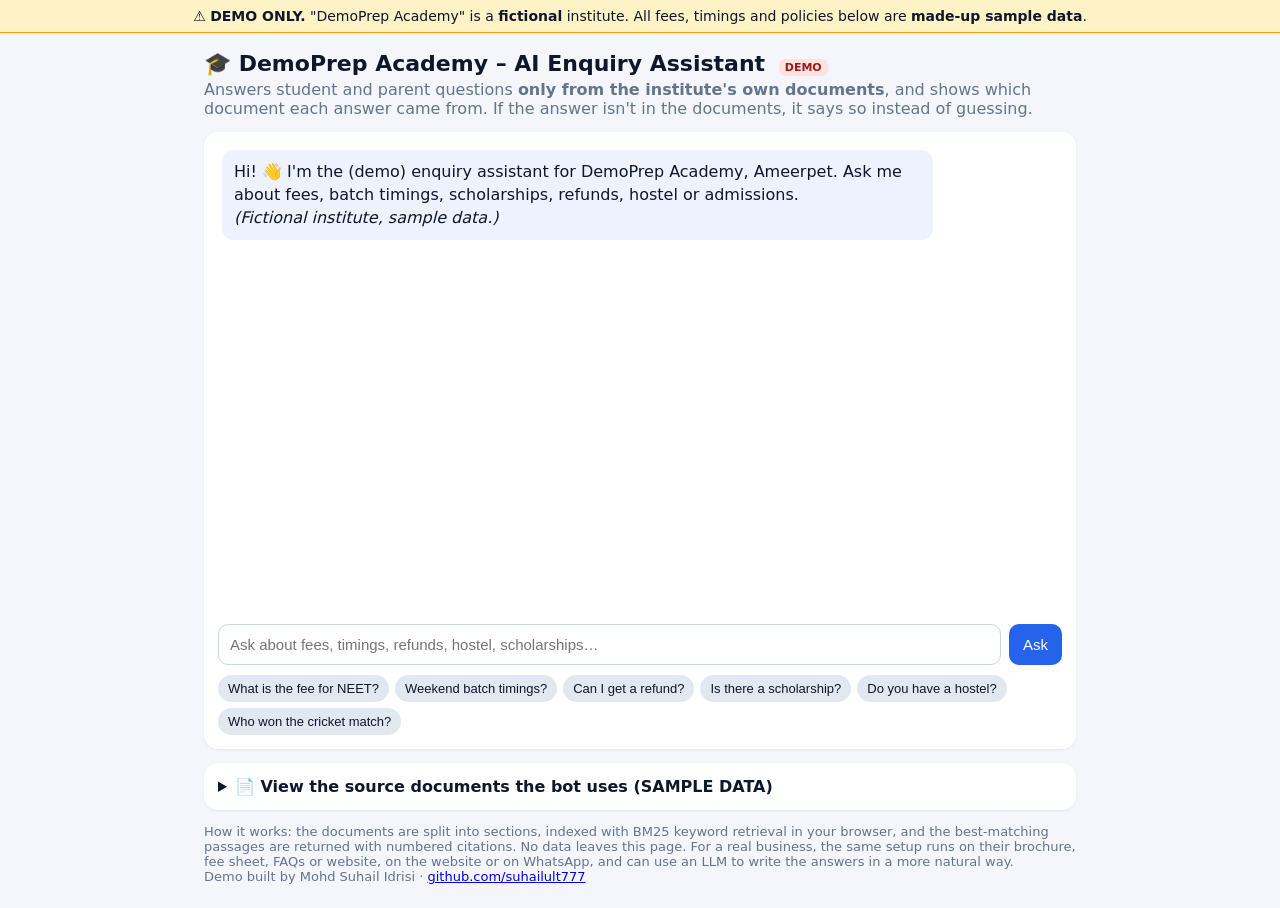
==== index.html @ 08762c68 "RAG chatbot demo (fictional coaching institute, sample data)" ====
<!doctype html>
<html lang="en"><head>
<meta charset="utf-8"><meta name="viewport" content="width=device-width,initial-scale=1">
<title>DEMO – AI Enquiry Assistant for a Coaching Institute (sample data)</title>
<meta name="description" content="Demo RAG chatbot that answers only from an institute's own documents and cites its sources. Fictional institute, sample data.">
<style>
:root{--b:#2563eb;--bg:#f4f6fb;--card:#fff;--mut:#64748b}
*{box-sizing:border-box}body{margin:0;font-family:system-ui,-apple-system,Segoe UI,Roboto,sans-serif;background:var(--bg);color:#0f172a}
.banner{background:#fef3c7;border-bottom:1px solid #f59e0b;padding:8px 14px;font-size:14px;text-align:center}
header{max-width:900px;margin:18px auto 0;padding:0 14px}h1{font-size:22px;margin:0}header p{margin:4px 0 0;color:var(--mut)}
main{max-width:900px;margin:14px auto;padding:0 14px;display:grid;grid-template-columns:1fr;gap:14px}
.card{background:var(--card);border-radius:14px;box-shadow:0 1px 3px #0001;padding:14px}
#log{height:52vh;min-height:320px;overflow:auto;display:flex;flex-direction:column;gap:10px;padding:4px}
.m{max-width:85%;padding:10px 12px;border-radius:12px;line-height:1.45;white-space:pre-wrap}
.u{align-self:flex-end;background:var(--b);color:#fff}.a{align-self:flex-start;background:#eef2ff}
.src{margin-top:6px;font-size:12.5px;color:#334155}.src b{color:#1e3a8a}
form{display:flex;gap:8px;margin-top:10px}input{flex:1;padding:11px;border:1px solid #cbd5e1;border-radius:10px;font-size:15px}
button{padding:10px 14px;border:0;border-radius:10px;background:var(--b);color:#fff;font-size:15px;cursor:pointer}
.chips{display:flex;flex-wrap:wrap;gap:6px;margin-top:10px}.chip{background:#e2e8f0;color:#0f172a;font-size:13px;padding:6px 10px;border-radius:999px}
details summary{cursor:pointer;font-weight:600}.doc h3{margin:12px 0 4px;font-size:15px}.doc h4{margin:8px 0 2px;font-size:13.5px}.doc p{margin:0;font-size:13.5px;color:#334155}
.tag{display:inline-block;background:#fee2e2;color:#991b1b;font-size:11px;padding:2px 6px;border-radius:6px;margin-left:6px}
footer{max-width:900px;margin:0 auto 24px;padding:0 14px;color:var(--mut);font-size:13px}
</style></head><body>
<div class="banner">⚠️ <b>DEMO ONLY.</b> "DemoPrep Academy" is a <b>fictional</b> institute. All fees, timings and policies below are <b>made-up sample data</b>.</div>
<header><h1>🎓 DemoPrep Academy – AI Enquiry Assistant <span class="tag">DEMO</span></h1>
<p>Answers student and parent questions <b>only from the institute's own documents</b>, and shows which document each answer came from. If the answer isn't in the documents, it says so instead of guessing.</p></header>
<main>
<section class="card">
<div id="log" aria-live="polite"></div>
<form id="f"><input id="q" placeholder="Ask about fees, timings, refunds, hostel, scholarships…" autocomplete="off"><button>Ask</button></form>
<div class="chips" id="chips"></div>
</section>
<section class="card"><details><summary>📄 View the source documents the bot uses (SAMPLE DATA)</summary><div id="docs" class="doc"></div></details></section>
</main>
<footer>How it works: the documents are split into sections, indexed with BM25 keyword retrieval in your browser, and the best-matching passages are returned with numbered citations. No data leaves this page. For a real business, the same setup runs on their brochure, fee sheet, FAQs or website, on the website or on WhatsApp, and can use an LLM to write the answers in a more natural way.<br>Demo built by Mohd Suhail Idrisi · <a href="https://github.com/suhailult777">github.com/suhailult777</a></footer>
<script src="docs.js"></script><script src="rag.js"></script>
<script>
const ix=buildIndex(DOCS),log=document.getElementById('log');
function esc(s){return s.replace(/[&<>"]/g,c=>({'&':'&amp;','<':'&lt;','>':'&gt;','"':'&quot;'}[c]))}
function add(cls,html){const d=document.createElement('div');d.className='m '+cls;d.innerHTML=html;log.appendChild(d);log.scrollTop=log.scrollHeight;return d}
function ask(q){if(!q.trim())return;add('u',esc(q));const a=answer(ix,q);
 let h=esc(a.text);if(a.sources.length)h+='<div class="src">Sources: '+a.sources.map(s=>'<b>['+s.n+']</b> '+esc(s.file)+' › '+esc(s.section)).join(' &nbsp; ')+'</div>';
 else h+='<div class="src">Sources: none found in the documents</div>';
 setTimeout(()=>add('a',h),250)}
document.getElementById('f').onsubmit=e=>{e.preventDefault();const i=document.getElementById('q');ask(i.value);i.value=''};
["What is the fee for NEET?","Weekend batch timings?","Can I get a refund?","Is there a scholarship?","Do you have a hostel?","Who won the cricket match?"].forEach(t=>{const b=document.createElement('button');b.className='chip';b.textContent=t;b.type='button';b.onclick=()=>ask(t);document.getElementById('chips').appendChild(b)});
document.getElementById('docs').innerHTML=DOCS.map(d=>'<h3>'+esc(d.file)+' <span class="tag">SAMPLE DATA</span></h3>'+d.sections.map(s=>'<h4>'+esc(s.h)+'</h4><p>'+esc(s.t)+'</p>').join('')).join('');
add('a','Hi! 👋 I\'m the (demo) enquiry assistant for DemoPrep Academy, Ameerpet. Ask me about fees, batch timings, scholarships, refunds, hostel or admissions.\n<i>(Fictional institute, sample data.)</i>');
</script></body></html>
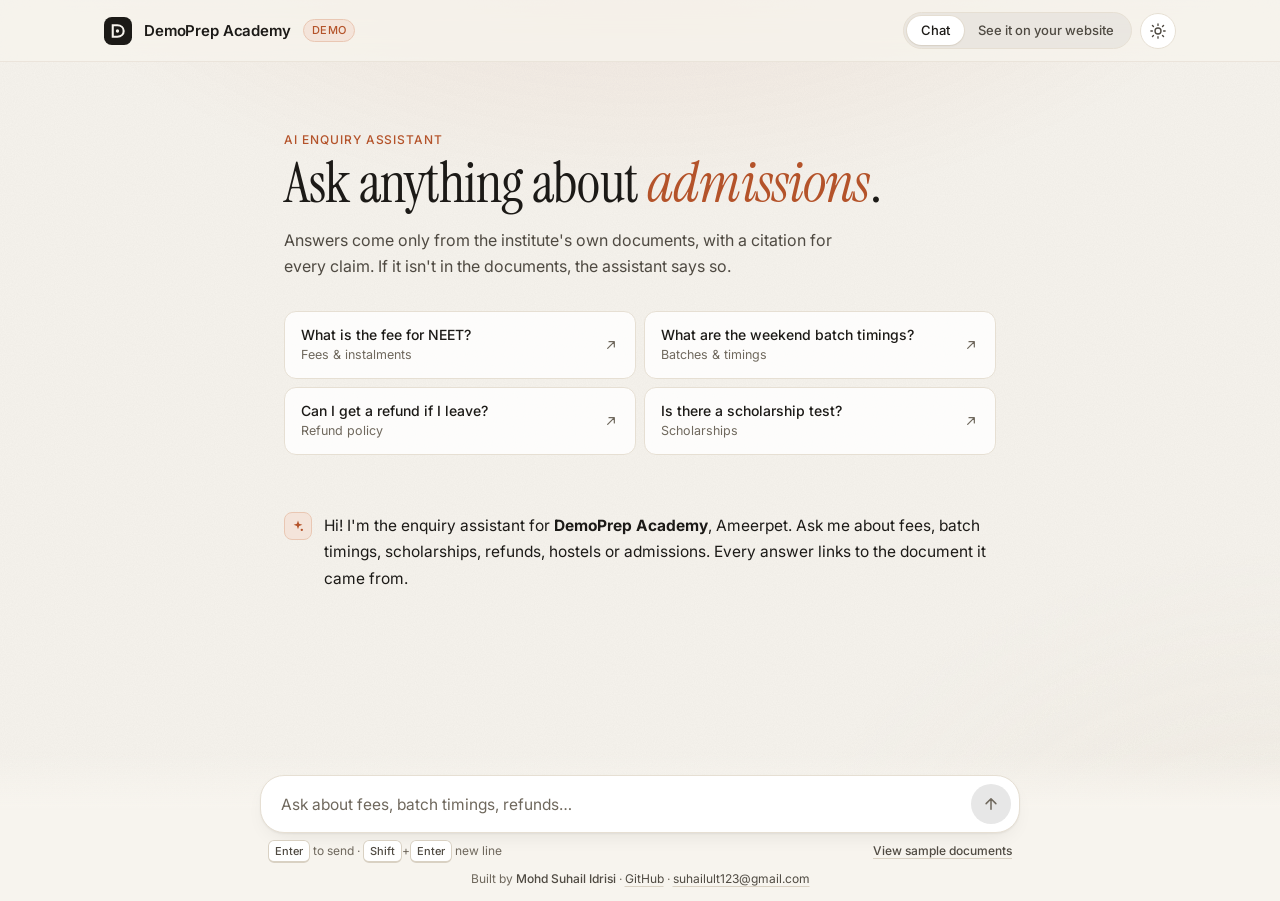
==== commit 78ecf86f: "Redesign UI: premium chat interface, citations, dark mode, widget preview" ====
--- a/index.html
+++ b/index.html
@@ -1,49 +1,129 @@
 <!doctype html>
-<html lang="en"><head>
-<meta charset="utf-8"><meta name="viewport" content="width=device-width,initial-scale=1">
-<title>DEMO – AI Enquiry Assistant for a Coaching Institute (sample data)</title>
-<meta name="description" content="Demo RAG chatbot that answers only from an institute's own documents and cites its sources. Fictional institute, sample data.">
-<style>
-:root{--b:#2563eb;--bg:#f4f6fb;--card:#fff;--mut:#64748b}
-*{box-sizing:border-box}body{margin:0;font-family:system-ui,-apple-system,Segoe UI,Roboto,sans-serif;background:var(--bg);color:#0f172a}
-.banner{background:#fef3c7;border-bottom:1px solid #f59e0b;padding:8px 14px;font-size:14px;text-align:center}
-header{max-width:900px;margin:18px auto 0;padding:0 14px}h1{font-size:22px;margin:0}header p{margin:4px 0 0;color:var(--mut)}
-main{max-width:900px;margin:14px auto;padding:0 14px;display:grid;grid-template-columns:1fr;gap:14px}
-.card{background:var(--card);border-radius:14px;box-shadow:0 1px 3px #0001;padding:14px}
-#log{height:52vh;min-height:320px;overflow:auto;display:flex;flex-direction:column;gap:10px;padding:4px}
-.m{max-width:85%;padding:10px 12px;border-radius:12px;line-height:1.45;white-space:pre-wrap}
-.u{align-self:flex-end;background:var(--b);color:#fff}.a{align-self:flex-start;background:#eef2ff}
-.src{margin-top:6px;font-size:12.5px;color:#334155}.src b{color:#1e3a8a}
-form{display:flex;gap:8px;margin-top:10px}input{flex:1;padding:11px;border:1px solid #cbd5e1;border-radius:10px;font-size:15px}
-button{padding:10px 14px;border:0;border-radius:10px;background:var(--b);color:#fff;font-size:15px;cursor:pointer}
-.chips{display:flex;flex-wrap:wrap;gap:6px;margin-top:10px}.chip{background:#e2e8f0;color:#0f172a;font-size:13px;padding:6px 10px;border-radius:999px}
-details summary{cursor:pointer;font-weight:600}.doc h3{margin:12px 0 4px;font-size:15px}.doc h4{margin:8px 0 2px;font-size:13.5px}.doc p{margin:0;font-size:13.5px;color:#334155}
-.tag{display:inline-block;background:#fee2e2;color:#991b1b;font-size:11px;padding:2px 6px;border-radius:6px;margin-left:6px}
-footer{max-width:900px;margin:0 auto 24px;padding:0 14px;color:var(--mut);font-size:13px}
-</style></head><body>
-<div class="banner">⚠️ <b>DEMO ONLY.</b> "DemoPrep Academy" is a <b>fictional</b> institute. All fees, timings and policies below are <b>made-up sample data</b>.</div>
-<header><h1>🎓 DemoPrep Academy – AI Enquiry Assistant <span class="tag">DEMO</span></h1>
-<p>Answers student and parent questions <b>only from the institute's own documents</b>, and shows which document each answer came from. If the answer isn't in the documents, it says so instead of guessing.</p></header>
-<main>
-<section class="card">
-<div id="log" aria-live="polite"></div>
-<form id="f"><input id="q" placeholder="Ask about fees, timings, refunds, hostel, scholarships…" autocomplete="off"><button>Ask</button></form>
-<div class="chips" id="chips"></div>
-</section>
-<section class="card"><details><summary>📄 View the source documents the bot uses (SAMPLE DATA)</summary><div id="docs" class="doc"></div></details></section>
+<html lang="en">
+<head>
+<meta charset="utf-8">
+<meta name="viewport" content="width=device-width,initial-scale=1,viewport-fit=cover">
+<title>DemoPrep Academy · AI Enquiry Assistant (Demo)</title>
+<meta name="description" content="A demo AI enquiry assistant that answers only from an institute's own documents and cites every source. Fictional institute, sample data.">
+<meta name="theme-color" content="#F7F4EE" media="(prefers-color-scheme: light)">
+<meta name="theme-color" content="#171512" media="(prefers-color-scheme: dark)">
+<link rel="preconnect" href="https://fonts.googleapis.com">
+<link rel="preconnect" href="https://fonts.gstatic.com" crossorigin>
+<link href="https://fonts.googleapis.com/css2?family=Instrument+Serif:ital@0;1&family=Inter:wght@400;500;600&display=swap" rel="stylesheet">
+<link rel="stylesheet" href="styles.css">
+<script>
+  (function(){var p=new URLSearchParams(location.search).get('theme');var s=null;try{s=localStorage.getItem('theme')}catch(e){}
+  var t=p||s||(matchMedia('(prefers-color-scheme: dark)').matches?'dark':'light');document.documentElement.dataset.theme=t;})();
+</script>
+</head>
+<body>
+<div class="backdrop" aria-hidden="true"></div>
+
+<header class="topbar">
+  <div class="topbar__inner">
+    <a class="brand" href="./" aria-label="DemoPrep Academy home">
+      <span class="brand__mark" aria-hidden="true">
+        <svg viewBox="0 0 32 32" width="28" height="28"><rect width="32" height="32" rx="9" fill="currentColor"/><path d="M10 9.5h5.2c4.3 0 7.3 2.7 7.3 6.5s-3 6.5-7.3 6.5H10z" fill="none" stroke="var(--mark-ink)" stroke-width="2.4"/><circle cx="15.4" cy="16" r="1.9" fill="var(--mark-ink)"/></svg>
+      </span>
+      <span class="brand__name">DemoPrep<span class="full"> Academy</span></span>
+      <span class="pill" tabindex="0" aria-describedby="pill-tip">Demo
+        <span class="pill__tip" role="tooltip" id="pill-tip">Fictional institute. All fees, timings and policies are sample data.</span>
+      </span>
+    </a>
+    <div class="actions">
+      <div class="seg" role="tablist" aria-label="Preview mode">
+        <button role="tab" id="tab-chat" aria-selected="true" aria-controls="view-chat">Chat</button>
+        <button role="tab" id="tab-site" aria-selected="false" aria-controls="view-site"><span class="hide-sm">See it on your website</span><span class="show-sm">Widget</span></button>
+      </div>
+      <button class="icon-btn" id="theme" aria-label="Toggle dark mode" title="Toggle theme">
+        <svg class="i-sun" viewBox="0 0 24 24" width="18" height="18" fill="none" stroke="currentColor" stroke-width="1.8" stroke-linecap="round"><circle cx="12" cy="12" r="4"/><path d="M12 2.5v2M12 19.5v2M4.6 4.6l1.4 1.4M18 18l1.4 1.4M2.5 12h2M19.5 12h2M4.6 19.4 6 18M18 6l1.4-1.4"/></svg>
+        <svg class="i-moon" viewBox="0 0 24 24" width="18" height="18" fill="none" stroke="currentColor" stroke-width="1.8" stroke-linecap="round" stroke-linejoin="round"><path d="M20 14.5A8 8 0 0 1 9.5 4a8 8 0 1 0 10.5 10.5z"/></svg>
+      </button>
+    </div>
+  </div>
+</header>
+
+<main id="view-chat" class="view" role="tabpanel" aria-labelledby="tab-chat">
+  <div class="column">
+    <section class="hero" id="hero">
+      <p class="eyebrow">AI enquiry assistant</p>
+      <h1>Ask anything about <em>admissions</em>.</h1>
+      <p class="lede">Answers come only from the institute's own documents, with a citation for every claim. If it isn't in the documents, the assistant says so.</p>
+      <div class="chips" id="chips"></div>
+    </section>
+    <ol class="thread" id="thread" aria-live="polite" aria-label="Conversation"></ol>
+  </div>
+
+  <div class="composer-dock">
+    <form class="composer" id="composer">
+      <label class="sr-only" for="input">Ask a question</label>
+      <textarea id="input" rows="1" placeholder="Ask about fees, batch timings, refunds…" autocomplete="off"></textarea>
+      <button class="send" id="send" type="submit" aria-label="Send" disabled>
+        <svg viewBox="0 0 24 24" width="18" height="18" fill="none" stroke="currentColor" stroke-width="2" stroke-linecap="round" stroke-linejoin="round"><path d="M12 19V5M5.5 11.5 12 5l6.5 6.5"/></svg>
+      </button>
+    </form>
+    <div class="dock-meta">
+      <span><kbd>Enter</kbd> to send · <kbd>Shift</kbd>+<kbd>Enter</kbd> new line</span>
+      <button class="linkish" id="open-docs" type="button">View sample documents</button>
+    </div>
+    <footer class="credit">Built by <strong>Mohd Suhail Idrisi</strong> · <a href="https://github.com/suhailult777" target="_blank" rel="noopener">GitHub</a> · <a href="mailto:suhailult123@gmail.com">suhailult123@gmail.com</a></footer>
+  </div>
 </main>
-<footer>How it works: the documents are split into sections, indexed with BM25 keyword retrieval in your browser, and the best-matching passages are returned with numbered citations. No data leaves this page. For a real business, the same setup runs on their brochure, fee sheet, FAQs or website, on the website or on WhatsApp, and can use an LLM to write the answers in a more natural way.<br>Demo built by Mohd Suhail Idrisi · <a href="https://github.com/suhailult777">github.com/suhailult777</a></footer>
-<script src="docs.js"></script><script src="rag.js"></script>
-<script>
-const ix=buildIndex(DOCS),log=document.getElementById('log');
-function esc(s){return s.replace(/[&<>"]/g,c=>({'&':'&amp;','<':'&lt;','>':'&gt;','"':'&quot;'}[c]))}
-function add(cls,html){const d=document.createElement('div');d.className='m '+cls;d.innerHTML=html;log.appendChild(d);log.scrollTop=log.scrollHeight;return d}
-function ask(q){if(!q.trim())return;add('u',esc(q));const a=answer(ix,q);
- let h=esc(a.text);if(a.sources.length)h+='<div class="src">Sources: '+a.sources.map(s=>'<b>['+s.n+']</b> '+esc(s.file)+' › '+esc(s.section)).join(' &nbsp; ')+'</div>';
- else h+='<div class="src">Sources: none found in the documents</div>';
- setTimeout(()=>add('a',h),250)}
-document.getElementById('f').onsubmit=e=>{e.preventDefault();const i=document.getElementById('q');ask(i.value);i.value=''};
-["What is the fee for NEET?","Weekend batch timings?","Can I get a refund?","Is there a scholarship?","Do you have a hostel?","Who won the cricket match?"].forEach(t=>{const b=document.createElement('button');b.className='chip';b.textContent=t;b.type='button';b.onclick=()=>ask(t);document.getElementById('chips').appendChild(b)});
-document.getElementById('docs').innerHTML=DOCS.map(d=>'<h3>'+esc(d.file)+' <span class="tag">SAMPLE DATA</span></h3>'+d.sections.map(s=>'<h4>'+esc(s.h)+'</h4><p>'+esc(s.t)+'</p>').join('')).join('');
-add('a','Hi! 👋 I\'m the (demo) enquiry assistant for DemoPrep Academy, Ameerpet. Ask me about fees, batch timings, scholarships, refunds, hostel or admissions.\n<i>(Fictional institute, sample data.)</i>');
-</script></body></html>
+
+<main id="view-site" class="view view--site" role="tabpanel" aria-labelledby="tab-site" hidden>
+  <div class="site-intro">
+    <p class="eyebrow">Embeddable widget</p>
+    <h2>One line of code. <em>Every enquiry answered.</em></h2>
+    <p class="lede">This is how the assistant would sit on your own website. Tap the bubble to try it.</p>
+  </div>
+  <div class="browser" aria-label="Example website with chat widget">
+    <div class="browser__bar"><span class="dots"><i></i><i></i><i></i></span><span class="url">demoprep-academy.example</span></div>
+    <div class="browser__body">
+      <nav class="mock-nav"><span class="mock-logo"><span class="brand__mark sm" aria-hidden="true"><svg viewBox="0 0 32 32" width="20" height="20"><rect width="32" height="32" rx="9" fill="currentColor"/><path d="M10 9.5h5.2c4.3 0 7.3 2.7 7.3 6.5s-3 6.5-7.3 6.5H10z" fill="none" stroke="var(--mark-ink)" stroke-width="2.6"/></svg></span>DemoPrep</span><span class="mock-links"><i></i><i></i><i></i></span><span class="mock-cta">Apply</span></nav>
+      <div class="mock-hero">
+        <div>
+          <p class="mock-kicker">JEE · NEET · EAPCET</p>
+          <p class="mock-h">Small batches.<br>Serious results.</p>
+          <span class="mock-line w80"></span><span class="mock-line w60"></span>
+          <div class="mock-btns"><span class="mock-cta lg">Book a free demo</span><span class="mock-ghost">View fees</span></div>
+        </div>
+        <div class="mock-art" aria-hidden="true"></div>
+      </div>
+      <div class="mock-cards"><span></span><span></span><span></span></div>
+
+      <div class="widget" id="widget">
+        <div class="widget__panel" id="wpanel" role="dialog" aria-label="Chat with DemoPrep Academy" hidden>
+          <div class="widget__head">
+            <span class="brand__mark sm" aria-hidden="true"><svg viewBox="0 0 32 32" width="24" height="24"><rect width="32" height="32" rx="9" fill="currentColor"/><path d="M10 9.5h5.2c4.3 0 7.3 2.7 7.3 6.5s-3 6.5-7.3 6.5H10z" fill="none" stroke="var(--mark-ink)" stroke-width="2.6"/></svg></span>
+            <div><strong>DemoPrep Assistant</strong><small><span class="live"></span>Answers instantly · sample data</small></div>
+            <button class="icon-btn sm" id="wclose" aria-label="Close chat"><svg viewBox="0 0 24 24" width="16" height="16" fill="none" stroke="currentColor" stroke-width="2" stroke-linecap="round"><path d="M6 6l12 12M18 6 6 18"/></svg></button>
+          </div>
+          <ol class="thread thread--mini" id="wthread" aria-live="polite"></ol>
+          <form class="composer composer--mini" id="wcomposer">
+            <label class="sr-only" for="winput">Ask a question</label>
+            <textarea id="winput" rows="1" placeholder="Type your question…"></textarea>
+            <button class="send" type="submit" aria-label="Send"><svg viewBox="0 0 24 24" width="16" height="16" fill="none" stroke="currentColor" stroke-width="2" stroke-linecap="round" stroke-linejoin="round"><path d="M12 19V5M5.5 11.5 12 5l6.5 6.5"/></svg></button>
+          </form>
+        </div>
+        <div class="widget__nudge" id="wnudge">Questions about fees or batches? <b>Ask me</b></div>
+        <button class="widget__bubble" id="wbubble" aria-label="Open chat" aria-expanded="false" aria-controls="wpanel">
+          <svg class="i-chat" viewBox="0 0 24 24" width="24" height="24" fill="none" stroke="currentColor" stroke-width="1.8" stroke-linecap="round" stroke-linejoin="round"><path d="M20 12a8 8 0 0 1-11.6 7.1L4 20l1-4A8 8 0 1 1 20 12z"/></svg>
+          <svg class="i-x" viewBox="0 0 24 24" width="22" height="22" fill="none" stroke="currentColor" stroke-width="2" stroke-linecap="round"><path d="M6 6l12 12M18 6 6 18"/></svg>
+        </button>
+      </div>
+    </div>
+  </div>
+  <footer class="credit credit--site">Built by <strong>Mohd Suhail Idrisi</strong> · <a href="https://github.com/suhailult777" target="_blank" rel="noopener">GitHub</a> · <a href="mailto:suhailult123@gmail.com">suhailult123@gmail.com</a></footer>
+</main>
+
+<dialog class="docs" id="docs" aria-labelledby="docs-title">
+  <div class="docs__head"><div><p class="eyebrow">Knowledge base</p><h2 id="docs-title">Sample documents</h2></div><button class="icon-btn" id="close-docs" aria-label="Close"><svg viewBox="0 0 24 24" width="18" height="18" fill="none" stroke="currentColor" stroke-width="2" stroke-linecap="round"><path d="M6 6l12 12M18 6 6 18"/></svg></button></div>
+  <p class="docs__note">Made-up content for a fictional institute. A real deployment would use your brochure, fee sheet, FAQs or website.</p>
+  <div id="docs-body"></div>
+</dialog>
+
+<script src="docs.js"></script>
+<script src="rag.js"></script>
+<script src="app.js"></script>
+</body>
+</html>
--- a/styles.css
+++ b/styles.css
@@ -0,0 +1,227 @@
+:root{
+  --bg:#F7F4EE; --bg-2:#F1ECE3; --surface:#FFFFFF; --surface-2:#FBF9F5;
+  --ink:#1C1A17; --ink-2:#4F4A42; --ink-3:#6F685D; --line:#E6DFD3; --line-2:#D9D1C3;
+  --accent:#B4532A; --accent-ink:#FFFFFF; --accent-soft:#F4E4DA; --accent-line:#E9C7B3;
+  --user:#EDE6DA; --mark:#1C1A17; --mark-ink:#F7F4EE;
+  --shadow:0 1px 2px rgba(28,26,23,.05),0 8px 24px -12px rgba(28,26,23,.14);
+  --shadow-lg:0 24px 64px -24px rgba(28,26,23,.32),0 2px 6px rgba(28,26,23,.06);
+  --ring:0 0 0 3px color-mix(in srgb,var(--accent) 22%,transparent);
+  --serif:"Instrument Serif",ui-serif,Georgia,serif;
+  --sans:"Inter",ui-sans-serif,system-ui,-apple-system,"Segoe UI",sans-serif;
+  --r-sm:8px; --r:12px; --r-lg:16px; --r-xl:24px;
+  color-scheme:light;
+}
+[data-theme="dark"]{
+  --bg:#171512; --bg-2:#1D1A16; --surface:#211E1A; --surface-2:#1C1915;
+  --ink:#EEE9E0; --ink-2:#BDB5A8; --ink-3:#9B9386; --line:#2F2B25; --line-2:#3B362F;
+  --accent:#E2825A; --accent-ink:#1A120D; --accent-soft:#3A2A21; --accent-line:#5A3B2C;
+  --user:#2C2823; --mark:#EEE9E0; --mark-ink:#171512;
+  --shadow:0 1px 2px rgba(0,0,0,.3),0 8px 24px -12px rgba(0,0,0,.5);
+  --shadow-lg:0 24px 64px -24px rgba(0,0,0,.7),0 2px 6px rgba(0,0,0,.3);
+  --ring:0 0 0 3px color-mix(in srgb,var(--accent) 16%,transparent);
+  color-scheme:dark;
+}
+*{box-sizing:border-box}
+[hidden]{display:none!important}
+html{-webkit-text-size-adjust:100%}
+body{margin:0;min-height:100dvh;background:var(--bg);color:var(--ink);font:400 15px/1.6 var(--sans);
+  -webkit-font-smoothing:antialiased;text-rendering:optimizeLegibility;transition:background-color .3s ease,color .3s ease}
+.backdrop{position:fixed;inset:0;z-index:-1;pointer-events:none;
+  background:
+    radial-gradient(900px 480px at 50% -120px,color-mix(in srgb,var(--accent) 10%,transparent),transparent 70%),
+    radial-gradient(700px 500px at 100% 100%,color-mix(in srgb,var(--bg-2) 90%,transparent),transparent 70%);}
+.backdrop::after{content:"";position:absolute;inset:0;opacity:.35;mix-blend-mode:multiply;
+  background-image:url("data:image/svg+xml,%3Csvg xmlns='http://www.w3.org/2000/svg' width='160' height='160'%3E%3Cfilter id='n'%3E%3CfeTurbulence type='fractalNoise' baseFrequency='.9' numOctaves='2' stitchTiles='stitch'/%3E%3CfeColorMatrix values='0 0 0 0 0 0 0 0 0 0 0 0 0 0 0 0 0 0 .09 0'/%3E%3C/filter%3E%3Crect width='100%25' height='100%25' filter='url(%23n)'/%3E%3C/svg%3E")}
+[data-theme="dark"] .backdrop::after{mix-blend-mode:screen;opacity:.25}
+::selection{background:var(--accent-soft)}
+a{color:inherit}
+:focus-visible{outline:none;box-shadow:var(--ring);border-radius:var(--r-sm)}
+.sr-only{position:absolute;width:1px;height:1px;overflow:hidden;clip:rect(0 0 0 0);white-space:nowrap}
+kbd{font:500 11px/1 var(--sans);padding:3px 6px;border:1px solid var(--line-2);border-bottom-width:2px;border-radius:6px;background:var(--surface);color:var(--ink-2)}
+em{font-style:italic}
+
+/* Top bar */
+.topbar{position:sticky;top:0;z-index:20;backdrop-filter:saturate(1.4) blur(12px);-webkit-backdrop-filter:saturate(1.4) blur(12px);
+  background:color-mix(in srgb,var(--bg) 78%,transparent);border-bottom:1px solid color-mix(in srgb,var(--line) 70%,transparent)}
+.topbar__inner{max-width:1120px;margin:0 auto;padding:12px 24px;display:flex;align-items:center;justify-content:space-between;gap:16px}
+.brand{display:flex;align-items:center;gap:12px;text-decoration:none;min-width:0}
+.brand__mark{color:var(--mark);display:inline-flex;flex:none}
+.brand__name{font:600 15px/1 var(--sans);letter-spacing:-.01em;white-space:nowrap}
+.pill{position:relative;font:500 11px/1 var(--sans);letter-spacing:.04em;text-transform:uppercase;color:var(--accent);
+  background:var(--accent-soft);border:1px solid var(--accent-line);padding:5px 8px;border-radius:999px;cursor:help}
+.pill__tip{position:absolute;top:calc(100% + 8px);left:50%;transform:translate(-50%,-4px);width:232px;padding:8px 12px;border-radius:var(--r-sm);
+  background:var(--ink);color:var(--bg);font:400 12.5px/1.45 var(--sans);letter-spacing:0;text-transform:none;opacity:0;pointer-events:none;transition:.18s ease;box-shadow:var(--shadow)}
+.pill:hover .pill__tip,.pill:focus-visible .pill__tip{opacity:1;transform:translate(-50%,0)}
+.actions{display:flex;align-items:center;gap:8px}
+.seg{display:flex;padding:3px;border-radius:999px;background:color-mix(in srgb,var(--ink) 5%,transparent);border:1px solid var(--line)}
+.seg button{font:500 13px/1 var(--sans);color:var(--ink-2);background:none;border:0;padding:8px 14px;border-radius:999px;cursor:pointer;transition:.18s ease;white-space:nowrap}
+.seg button:hover{color:var(--ink)}
+.seg button[aria-selected="true"]{background:var(--surface);color:var(--ink);box-shadow:0 1px 2px rgba(0,0,0,.08),0 0 0 1px var(--line)}
+.icon-btn{display:inline-grid;place-items:center;width:36px;height:36px;border-radius:999px;border:1px solid var(--line);background:var(--surface);color:var(--ink-2);cursor:pointer;transition:.18s ease}
+.icon-btn:hover{color:var(--ink);border-color:var(--line-2);transform:translateY(-1px)}
+.icon-btn.sm{width:30px;height:30px;background:transparent;border-color:transparent}
+.icon-btn.sm:hover{background:color-mix(in srgb,var(--ink) 6%,transparent)}
+[data-theme="dark"] .i-sun,[data-theme="light"] .i-moon{display:none}
+
+/* Chat view */
+.view{display:flex;flex-direction:column;min-height:calc(100dvh - 61px)}
+.column{width:100%;max-width:760px;margin:0 auto;padding:0 24px;flex:1}
+.hero{padding:72px 0 24px;transition:opacity .35s ease,transform .35s ease}
+.eyebrow{margin:0 0 8px;font:500 12px/1 var(--sans);letter-spacing:.08em;text-transform:uppercase;color:var(--accent)}
+h1,h2{font-family:var(--serif);font-weight:400;letter-spacing:-.015em;margin:0}
+h1{font-size:clamp(40px,6vw,56px);line-height:1.04}
+h1 em,h2 em{color:var(--accent)}
+.lede{margin:16px 0 0;max-width:560px;color:var(--ink-2);font-size:16px}
+.chips{display:grid;grid-template-columns:repeat(2,minmax(0,1fr));gap:8px;margin-top:32px}
+.chip{display:flex;align-items:center;justify-content:space-between;gap:12px;text-align:left;font:500 14px/1.35 var(--sans);color:var(--ink);
+  background:color-mix(in srgb,var(--surface) 80%,transparent);border:1px solid var(--line);border-radius:var(--r);padding:14px 16px;cursor:pointer;transition:.2s ease}
+.chip small{display:block;font-weight:400;color:var(--ink-3);font-size:12.5px;margin-top:2px}
+.chip svg{flex:none;color:var(--ink-3);transition:.2s ease}
+.chip:hover{border-color:var(--accent-line);background:var(--surface);transform:translateY(-1px);box-shadow:var(--shadow)}
+.chip:hover svg{color:var(--accent);transform:translate(2px,-2px)}
+.started .hero{display:none}
+
+.thread{list-style:none;margin:0;padding:32px 0 24px;display:flex;flex-direction:column;gap:24px}
+.msg{animation:rise .35s cubic-bezier(.2,.7,.2,1) both}
+@keyframes rise{from{opacity:0;transform:translateY(6px)}to{opacity:1;transform:none}}
+.msg--user{align-self:flex-end;max-width:min(80%,560px);background:var(--user);color:var(--ink);padding:10px 16px;border-radius:20px 20px 6px 20px;white-space:pre-wrap;overflow-wrap:anywhere}
+.msg--bot{display:grid;grid-template-columns:28px 1fr;gap:12px;align-items:start}
+.avatar{width:28px;height:28px;border-radius:8px;display:grid;place-items:center;background:var(--accent-soft);color:var(--accent);border:1px solid var(--accent-line);margin-top:1px}
+.bot-body{min-width:0;padding-top:2px}
+.bot-text{color:var(--ink);font-size:15.5px;line-height:1.7}
+.bot-text .muted{color:var(--ink-2)}
+.cite{display:inline-grid;place-items:center;min-width:20px;height:20px;padding:0 6px;margin:0 2px;vertical-align:2px;font:600 11px/1 var(--sans);
+  color:var(--accent);background:var(--accent-soft);border:1px solid var(--accent-line);border-radius:6px;cursor:pointer;transition:.15s ease}
+.cite:hover,.cite[aria-expanded="true"]{background:var(--accent);color:var(--accent-ink);border-color:var(--accent)}
+.sources{display:flex;flex-wrap:wrap;align-items:center;gap:8px;margin-top:12px;animation:rise .3s ease both}
+.sources__label{font:500 12px/1 var(--sans);color:var(--ink-3);margin-right:2px}
+.src-chip{display:inline-flex;align-items:center;gap:8px;max-width:100%;font:500 12.5px/1 var(--sans);color:var(--ink-2);background:var(--surface);
+  border:1px solid var(--line);border-radius:999px;padding:6px 12px 6px 6px;cursor:pointer;transition:.15s ease}
+.src-chip b{display:inline-grid;place-items:center;width:18px;height:18px;border-radius:999px;background:var(--accent-soft);color:var(--accent);font-size:10.5px}
+.src-chip span{white-space:nowrap;overflow:hidden;text-overflow:ellipsis}
+.src-chip:hover,.src-chip[aria-expanded="true"]{border-color:var(--accent-line);color:var(--ink)}
+.src-card{margin-top:8px;border:1px solid var(--line);background:var(--surface);border-radius:var(--r);padding:12px 16px;box-shadow:var(--shadow);animation:rise .25s ease both}
+.src-card__meta{display:flex;align-items:center;gap:8px;font:500 12px/1.3 var(--sans);color:var(--ink-3);margin-bottom:6px;flex-wrap:wrap}
+.src-card__meta .file{color:var(--ink-2);font-family:ui-monospace,SFMono-Regular,Menlo,monospace;font-size:11.5px;background:var(--surface-2);border:1px solid var(--line);padding:2px 6px;border-radius:6px}
+.src-card__meta .tag{color:var(--accent);font-size:10.5px;letter-spacing:.06em;text-transform:uppercase}
+.src-card h4{margin:0 0 4px;font:600 13.5px/1.4 var(--sans)}
+.src-card p{margin:0;color:var(--ink-2);font-size:13.5px;line-height:1.6}
+.src-card mark{background:color-mix(in srgb,var(--accent) 16%,transparent);color:inherit;border-radius:3px;padding:0 1px}
+.nofound{display:inline-flex;align-items:center;gap:6px;margin-top:10px;font:500 12px/1 var(--sans);color:var(--ink-3)}
+.typing{display:inline-flex;gap:4px;padding:10px 0}
+.typing i{width:6px;height:6px;border-radius:50%;background:var(--ink-3);animation:blink 1.2s infinite ease-in-out}
+.typing i:nth-child(2){animation-delay:.15s}.typing i:nth-child(3){animation-delay:.3s}
+@keyframes blink{0%,80%,100%{opacity:.25;transform:translateY(0)}40%{opacity:1;transform:translateY(-3px)}}
+.caret{display:inline-block;width:7px;height:1.05em;vertical-align:-2px;margin-left:1px;background:var(--accent);border-radius:2px;animation:caret 1s steps(2) infinite}
+@keyframes caret{50%{opacity:0}}
+
+/* Composer */
+.composer-dock{position:sticky;bottom:0;z-index:10;width:100%;padding:24px max(24px,calc((100% - 760px)/2)) calc(12px + env(safe-area-inset-bottom));
+  background:linear-gradient(to top,var(--bg) 62%,transparent)}
+.composer{display:flex;align-items:flex-end;gap:8px;background:var(--surface);border:1px solid var(--line);border-radius:var(--r-xl);padding:8px 8px 8px 20px;
+  box-shadow:var(--shadow);transition:border-color .2s ease,box-shadow .2s ease}
+.composer:focus-within{border-color:var(--accent-line);box-shadow:var(--shadow),var(--ring)}
+.composer textarea{flex:1;resize:none;border:0;outline:0;background:transparent;color:var(--ink);font:400 15.5px/1.5 var(--sans);padding:8px 0;max-height:200px;min-height:24px}
+.composer textarea::placeholder{color:var(--ink-3)}
+.send{flex:none;display:grid;place-items:center;width:40px;height:40px;border-radius:999px;border:0;background:var(--accent);color:var(--accent-ink);cursor:pointer;transition:.18s ease}
+.send:hover:not(:disabled){transform:translateY(-1px);filter:brightness(1.05)}
+.send:disabled{background:color-mix(in srgb,var(--ink) 10%,transparent);color:var(--ink-3);cursor:not-allowed}
+.dock-meta{display:flex;justify-content:space-between;align-items:center;gap:16px;margin:8px 8px 0;font-size:12px;color:var(--ink-3)}
+.linkish{font:500 12px/1 var(--sans);color:var(--ink-2);background:none;border:0;padding:4px 0;cursor:pointer;text-decoration:underline;text-decoration-color:var(--line-2);text-underline-offset:3px}
+.linkish:hover{color:var(--accent);text-decoration-color:currentColor}
+.credit{text-align:center;font-size:12px;color:var(--ink-3);margin-top:8px}
+.credit strong{font-weight:500;color:var(--ink-2)}
+.credit a{color:var(--ink-2);text-decoration:underline;text-decoration-color:var(--line-2);text-underline-offset:3px}
+.credit a:hover{color:var(--accent)}
+
+/* Docs dialog */
+.docs{width:min(640px,calc(100vw - 32px));max-height:min(80dvh,760px);padding:0;border:1px solid var(--line);border-radius:var(--r-lg);background:var(--surface);color:var(--ink);box-shadow:var(--shadow-lg)}
+.docs::backdrop{background:rgba(20,17,13,.45);backdrop-filter:blur(2px)}
+.docs[open]{animation:rise .25s ease}
+.docs__head{position:sticky;top:0;display:flex;justify-content:space-between;align-items:flex-start;padding:24px 24px 8px;background:var(--surface)}
+.docs__head h2{font-size:32px}
+.docs__note{margin:0 24px 16px;color:var(--ink-3);font-size:13px}
+#docs-body{padding:0 24px 24px}
+.doc{border-top:1px solid var(--line);padding:16px 0}
+.doc__file{display:flex;align-items:center;gap:8px;margin-bottom:8px;font:500 12px/1 ui-monospace,SFMono-Regular,Menlo,monospace;color:var(--ink-2)}
+.doc__file .pill{cursor:default;font-size:10px;padding:3px 6px}
+.doc h4{margin:12px 0 2px;font:600 14px/1.4 var(--sans)}
+.doc p{margin:0;color:var(--ink-2);font-size:14px}
+
+/* Widget preview */
+.view--site{padding:40px 24px 24px;align-items:center}
+.site-intro{max-width:760px;width:100%;text-align:center;margin-bottom:24px}
+.site-intro h2{font-size:clamp(32px,4.6vw,44px);line-height:1.08}
+.site-intro .lede{margin-left:auto;margin-right:auto}
+.browser{position:relative;width:100%;max-width:1040px;border-radius:var(--r-lg);border:1px solid var(--line);background:var(--surface);box-shadow:var(--shadow-lg);overflow:hidden}
+.browser__bar{display:flex;align-items:center;gap:16px;padding:12px 16px;border-bottom:1px solid var(--line);background:var(--surface-2)}
+.dots{display:flex;gap:6px}.dots i{width:10px;height:10px;border-radius:50%;background:var(--line-2)}
+.url{flex:1;max-width:360px;margin:0 auto;text-align:center;font-size:12px;color:var(--ink-3);background:var(--bg);border:1px solid var(--line);border-radius:999px;padding:4px 12px}
+.browser__body{position:relative;--bh:clamp(460px,calc(100dvh - 300px),600px);height:var(--bh);padding:24px 40px;overflow:hidden;background:var(--surface)}
+.mock-nav{display:flex;align-items:center;gap:24px}
+.mock-logo{display:flex;align-items:center;gap:8px;font-weight:600;font-size:14px}
+.brand__mark.sm{color:var(--mark)}
+.mock-links{display:flex;gap:16px;margin-left:auto}.mock-links i{width:56px;height:8px;border-radius:4px;background:var(--line)}
+.mock-cta{font:500 12px/1 var(--sans);background:var(--ink);color:var(--bg);padding:8px 14px;border-radius:999px}
+.mock-cta.lg{padding:12px 18px;font-size:13px;background:var(--accent);color:var(--accent-ink)}
+.mock-ghost{font:500 13px/1 var(--sans);padding:12px 18px;border-radius:999px;border:1px solid var(--line-2);color:var(--ink-2)}
+.mock-hero{display:grid;grid-template-columns:1.1fr .9fr;gap:40px;align-items:center;margin-top:56px}
+.mock-kicker{margin:0 0 12px;font:500 11px/1 var(--sans);letter-spacing:.1em;color:var(--accent)}
+.mock-h{margin:0 0 20px;font:400 48px/1.02 var(--serif);letter-spacing:-.015em}
+.mock-line{display:block;height:9px;border-radius:5px;background:var(--line);margin-bottom:10px}.w80{width:80%}.w60{width:60%}
+.mock-btns{display:flex;gap:12px;margin-top:24px}
+.mock-art{height:240px;border-radius:var(--r-lg);background:
+  radial-gradient(120px 120px at 70% 30%,color-mix(in srgb,var(--accent) 35%,transparent),transparent 70%),
+  linear-gradient(135deg,var(--accent-soft),var(--bg-2));border:1px solid var(--line)}
+.mock-cards{display:grid;grid-template-columns:repeat(3,1fr);gap:16px;margin-top:48px}
+.mock-cards span{height:96px;border-radius:var(--r);background:var(--surface-2);border:1px solid var(--line)}
+.widget{position:absolute;right:24px;bottom:24px;display:flex;flex-direction:column;align-items:flex-end;gap:12px}
+.widget__bubble{position:relative;width:56px;height:56px;border-radius:999px;border:0;background:var(--accent);color:var(--accent-ink);display:grid;place-items:center;cursor:pointer;
+  box-shadow:0 12px 28px -8px color-mix(in srgb,var(--accent) 60%,transparent),0 2px 4px rgba(0,0,0,.12);transition:transform .2s ease}
+.widget__bubble:hover{transform:scale(1.05)}
+.widget__bubble .i-x{display:none}
+.widget__bubble[aria-expanded="true"] .i-x{display:block}.widget__bubble[aria-expanded="true"] .i-chat{display:none}
+.widget__nudge{background:var(--surface);border:1px solid var(--line);color:var(--ink-2);font-size:13px;padding:10px 14px;border-radius:14px 14px 4px 14px;box-shadow:var(--shadow);animation:rise .4s .6s ease both}
+.widget__nudge b{color:var(--accent);font-weight:600}
+.widget__panel{width:360px;height:min(470px,calc(var(--bh) - 96px));display:flex;flex-direction:column;background:var(--surface);border:1px solid var(--line);border-radius:20px;box-shadow:var(--shadow-lg);overflow:hidden;
+  transform-origin:bottom right;animation:pop .25s cubic-bezier(.2,.8,.2,1)}
+.widget__panel[hidden]{display:none}
+@keyframes pop{from{opacity:0;transform:scale(.94) translateY(8px)}to{opacity:1;transform:none}}
+.widget__head{display:flex;align-items:center;gap:12px;padding:14px 12px 14px 16px;border-bottom:1px solid var(--line)}
+.widget__head div{flex:1;min-width:0;display:flex;flex-direction:column;line-height:1.3}
+.widget__head strong{font-size:14px;font-weight:600}
+.widget__head small{font-size:12px;color:var(--ink-3);display:flex;align-items:center;gap:6px}
+.live{width:7px;height:7px;border-radius:50%;background:#3E9B6A;box-shadow:0 0 0 3px color-mix(in srgb,#3E9B6A 22%,transparent)}
+.thread--mini{flex:1;overflow:auto;padding:16px;gap:16px}
+.thread--mini .msg--bot{grid-template-columns:1fr}.thread--mini .avatar{display:none}
+.thread--mini .bot-text{font-size:14px;line-height:1.6}
+.thread--mini .msg--user{font-size:14px;padding:8px 12px}
+.composer--mini{margin:0 12px 12px;padding:6px 6px 6px 14px;border-radius:16px;box-shadow:none}
+.composer--mini textarea{font-size:14px;padding:6px 0}
+.composer--mini .send{width:32px;height:32px}
+.credit--site{margin-top:24px}
+
+.show-sm{display:none}
+@media (max-width:720px){
+  .topbar__inner{padding:10px 16px}
+  .brand__name{font-size:14px}
+  .hide-sm{display:none}.show-sm{display:inline}
+  .seg button{padding:7px 10px;font-size:12.5px}
+  .column{padding:0 16px}
+  .hero{padding:40px 0 8px}
+  h1{font-size:40px}
+  .lede{font-size:15px}
+  .chips{grid-template-columns:1fr;margin-top:24px}
+  .chip{padding:12px 14px}
+  .composer-dock{padding:16px 16px calc(8px + env(safe-area-inset-bottom))}
+  .dock-meta>span{display:none}.dock-meta{justify-content:center}
+  .msg--bot{grid-template-columns:1fr;gap:8px}.msg--bot .avatar{width:24px;height:24px;border-radius:7px}
+  .view--site{padding:32px 16px 16px}
+  .browser__body{--bh:600px;padding:16px}
+  .mock-links{display:none}.mock-nav .mock-cta{margin-left:auto}.mock-cards span:nth-child(3){display:none}.mock-hero{grid-template-columns:1fr;margin-top:32px}.mock-art{display:none}.mock-h{font-size:36px}
+  .mock-cards{grid-template-columns:1fr 1fr}
+  .widget{right:12px;bottom:12px;left:12px}
+  .widget__panel{width:100%;height:480px}
+}
+@media (max-width:400px){ .brand__name .full{display:none} .brand{gap:8px} .actions{gap:6px} }
+@media (prefers-reduced-motion:reduce){*,*::before,*::after{animation-duration:.01ms!important;transition-duration:.01ms!important}}
